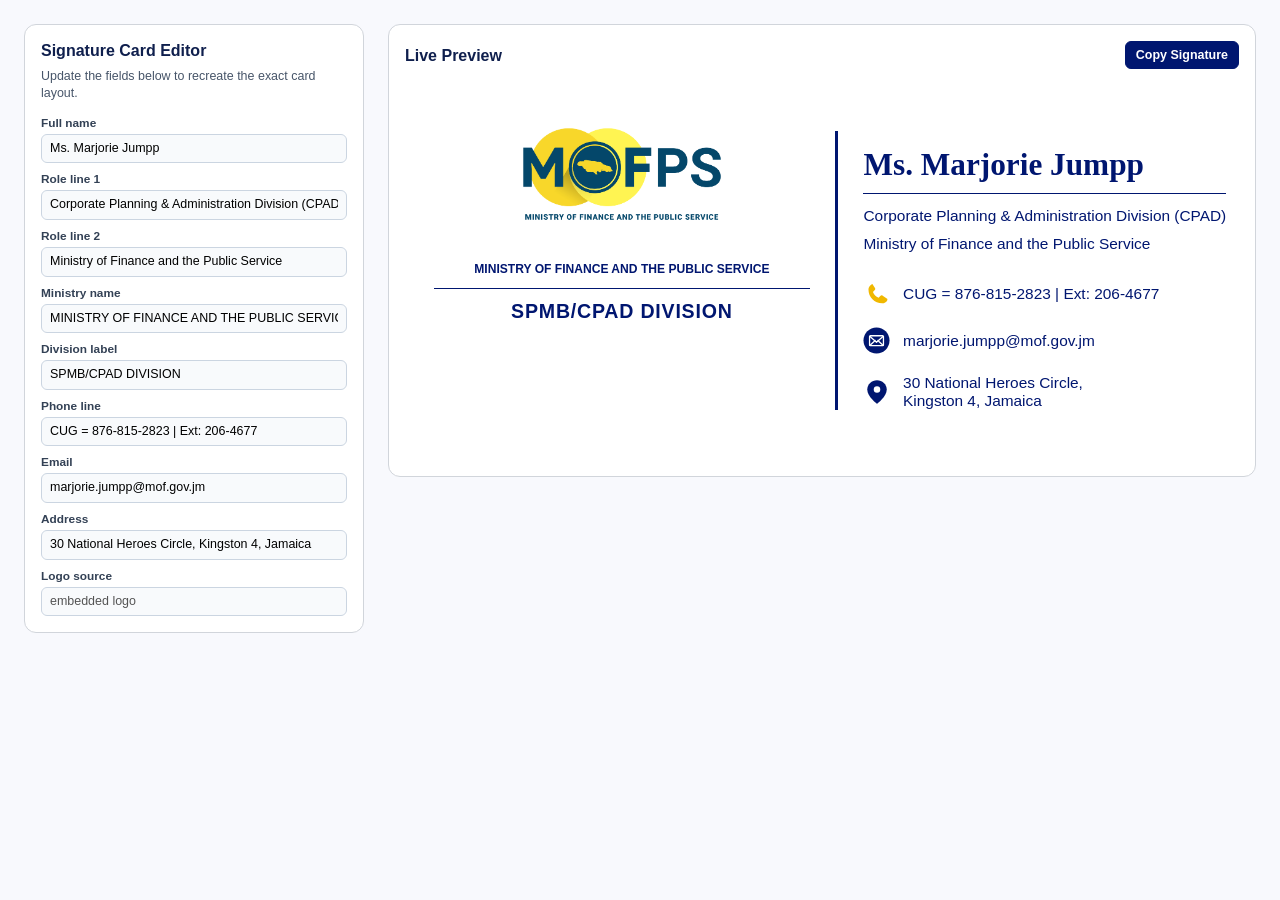
==== index.html @ a19fb2e2 "Rename signature-template.html to index.html" ====
<!DOCTYPE html>
<html lang="en">
<head>
  <meta charset="UTF-8" />
  <meta name="viewport" content="width=device-width, initial-scale=1.0" />
  <title>Editable Signature Template</title>
  <link rel="stylesheet" href="signature-template.css" />
</head>
<body>
  <main class="page">
    <section class="editor-panel">
      <h1>Signature Card Editor</h1>
      <p>Update the fields below to recreate the exact card layout.</p>
      <form id="signatureForm">
        <label>
          Full name
          <input type="text" name="name" value="Ms. Marjorie Jumpp" />
        </label>
        <label>
          Role line 1
          <input type="text" name="position" value="Corporate Planning &amp; Administration Division (CPAD)" />
        </label>
        <label>
          Role line 2
          <input type="text" name="organization" value="Ministry of Finance and the Public Service" />
        </label>
        <label>
          Ministry name
          <input type="text" name="ministry" value="MINISTRY OF FINANCE AND THE PUBLIC SERVICE" />
        </label>
        <label>
          Division label
          <input type="text" name="division" value="SPMB/CPAD DIVISION" />
        </label>
        <label>
          Phone line
          <input type="text" name="phone" value="CUG = 876-815-2823 | Ext: 206-4677" />
        </label>
        <label>
          Email
          <input type="email" name="email" value="marjorie.jumpp@mof.gov.jm" />
        </label>
        <label>
          Address
          <input type="text" name="address" value="30 National Heroes Circle, Kingston 4, Jamaica" />
        </label>
        <label>
          Logo source
          <input type="text" name="logoPath" value="embedded logo" disabled />
        </label>
      </form>
    </section>

    <section class="preview-panel">
      <div class="preview-header">
        <h2>Live Preview</h2>
        <button class="copy-button" id="copySignatureButton" type="button">Copy Signature</button>
      </div>
      <article class="signature-card">
        <div class="card-inner">
          <div class="card-left">
            <div class="logo-mark">
              <div class="logo-image">
                <img id="logoImg" src="" alt="MOFPS logo" />
              </div>
            </div>
            <p class="ministry" id="ministryText">MINISTRY OF FINANCE AND THE PUBLIC SERVICE</p>
            <div class="section-divider"></div>
            <p class="division" id="divisionText">SPMB/CPAD DIVISION</p>
          </div>

          <div class="vertical-rule"></div>

          <div class="card-right">
            <p class="name" id="nameText">Ms. Marjorie Jumpp</p>
            <div class="title-block">
              <p class="position" id="positionText">Corporate Planning &amp; Administration Division (CPAD)</p>
              <p class="organization" id="organizationText">Ministry of Finance and the Public Service</p>
            </div>
            <div class="contact-list">
              <div class="contact-row">
                <span class="icon icon-phone" aria-hidden="true"></span>
                <span id="phoneText">CUG = 876-815-2823 | Ext: 206-4677</span>
              </div>
              <div class="contact-row">
                <span class="icon icon-email" aria-hidden="true"></span>
                <span id="emailText">marjorie.jumpp@mof.gov.jm</span>
              </div>
              <div class="contact-row">
                <span class="icon icon-location" aria-hidden="true"></span>
                <span id="addressText">30 National Heroes Circle,<br />Kingston 4, Jamaica</span>
              </div>
            </div>
          </div>
        </div>
      </article>
    </section>
  </main>

  <script src="signature-logo-data.js"></script>
  <script src="signature-template.js"></script>
</body>
</html>
---- signature-template.css ----
:root {
  color-scheme: light;
  font-family: 'Segoe UI', Tahoma, Geneva, Verdana, sans-serif;
  background: #f8f9fd;
  color: #0f1f4d;
}

* {
  box-sizing: border-box;
}

body {
  margin: 0;
  min-height: 100vh;
}

.page {
  display: grid;
  grid-template-columns: minmax(260px, 340px) minmax(0, 1fr);
  align-items: start;
  gap: 24px;
  padding: 24px;
  max-width: 1600px;
  margin: 0 auto;
}

.editor-panel,
.preview-panel {
  background: #ffffff;
  border: 1px solid #d1d5db;
  border-radius: 12px;
  padding: 16px;
}

.editor-panel {
  position: sticky;
  top: 16px;
  max-height: calc(100vh - 32px);
  overflow-y: auto;
}

h1,
h2 {
  margin: 0 0 8px;
  font-size: 1rem;
  line-height: 1.2;
}

.editor-panel p {
  margin: 0 0 14px;
  font-size: 0.78rem;
  line-height: 1.35;
  color: #475569;
}

form {
  display: grid;
  gap: 9px;
}

label {
  display: grid;
  gap: 4px;
  font-size: 0.74rem;
  font-weight: 600;
  color: #334155;
}

input {
  width: 100%;
  padding: 6px 8px;
  border: 1px solid #cbd5e1;
  border-radius: 6px;
  font: 0.78rem/1.25 'Segoe UI', Tahoma, Geneva, Verdana, sans-serif;
  background: #f8fafc;
}

.preview-panel {
  min-width: 0;
  overflow: visible;
  overflow-y: visible;
}

.preview-header {
  display: flex;
  align-items: center;
  justify-content: space-between;
  gap: 12px;
  margin-bottom: 12px;
}

.preview-header h2 {
  margin: 0;
}

.copy-button {
  border: 1px solid #001670;
  border-radius: 6px;
  padding: 7px 10px;
  background: #001670;
  color: #ffffff;
  font: 700 0.78rem/1 'Segoe UI', Tahoma, Geneva, Verdana, sans-serif;
  cursor: pointer;
}

.copy-button:hover {
  background: #0b258a;
}

.signature-card {
  position: relative;
  width: 100%;
  max-width: 1862px;
  min-width: 0;
  aspect-ratio: 1862 / 845;
  background: #ffffff;
  border-radius: 0;
  box-shadow: none;
  overflow: hidden;
  container-type: inline-size;
}

.signature-card::before {
  content: none;
}

.card-inner {
  height: 100%;
  display: grid;
  grid-template-columns: minmax(0, 48.4%) 0.45% minmax(0, 1fr);
  column-gap: 3.25%;
  align-items: stretch;
  padding: 6% 3.5% 7.5%;
}

.card-left {
  min-width: 0;
  display: grid;
  grid-template-rows: 43% auto 0.22cqw auto 1fr;
  align-items: start;
  row-gap: 1.45cqw;
}

.card-right {
  min-width: 0;
  display: grid;
  grid-template-rows: auto auto 1fr;
  align-content: start;
  padding-top: 2.15cqw;
}

.logo-mark {
  width: 92%;
  justify-self: center;
  align-self: end;
  overflow: hidden;
}

.logo-mark::before,
.logo-mark::after {
  content: none;
}

.logo-mark::before {
  width: 140px;
  height: 140px;
  background: #fbbf24;
  left: 8px;
  top: 18px;
}

.logo-mark::after {
  width: 150px;
  height: 150px;
  background: #fde047;
  left: 70px;
  top: 6px;
  opacity: 0.95;
}

.logo-image {
  width: 100%;
  display: block;
  overflow: hidden;
}

.logo-image img {
  width: 100%;
  height: auto;
  display: block;
  transform: none;
}

.logo-text {
  display: inline-flex;
  align-items: center;
  gap: 0.15em;
  position: relative;
  z-index: 1;
  color: #112c7f;
  font-weight: 900;
  font-size: 5rem;
  letter-spacing: -0.06em;
  line-height: 1;
}

.logo-letter {
  display: inline-flex;
  align-items: center;
  justify-content: center;
}

.logo-badge {
  width: 120px;
  height: 120px;
  border-radius: 999px;
  display: grid;
  place-items: center;
  background: #112c7f;
  border: 12px solid #fde047;
  margin: 0 0.1em;
}

.logo-badge svg {
  width: 68px;
  height: 68px;
}

.ministry,
.division,
.position,
.organization,
.name,
.contact-row span {
  margin: 0;
}

.ministry {
  align-self: end;
  font-size: 1.45cqw;
  line-height: 1.08;
  font-weight: 900;
  letter-spacing: 0;
  text-transform: uppercase;
  color: #001670;
  text-align: center;
  white-space: nowrap;
}

.section-divider {
  width: 100%;
  border-bottom: 0.22cqw solid #001670;
}

.division {
  font-size: 2.35cqw;
  line-height: 1;
  font-weight: 900;
  letter-spacing: 0.04em;
  text-transform: uppercase;
  color: #001670;
  text-align: center;
  white-space: nowrap;
}

.vertical-rule {
  width: 100%;
  height: 100%;
  background: #001670;
  border-radius: 0;
}

.name {
  font-family: Georgia, 'Times New Roman', Times, serif;
  font-size: 3.75cqw;
  line-height: 1;
  font-weight: 700;
  color: #001670;
  padding-bottom: 1.55cqw;
  margin: 0;
  border-bottom: 0.22cqw solid #001670;
  white-space: nowrap;
}

.name::after {
  content: none;
}

.title-block {
  display: grid;
  gap: 1.25cqw;
  margin-top: 1.55cqw;
}

.position,
.organization {
  color: #001670;
  font-size: 1.85cqw;
  line-height: 1.12;
  font-weight: 500;
  white-space: nowrap;
}

.contact-list {
  display: grid;
  gap: 2.45cqw;
  margin-top: 3.45cqw;
}

.contact-row {
  display: flex;
  align-items: center;
  gap: 1.6cqw;
  color: #001670;
  font-size: 1.85cqw;
  line-height: 1.16;
  font-weight: 500;
  min-width: 0;
}

.contact-row span {
  white-space: nowrap;
}

.icon {
  width: 3.15cqw;
  height: 3.15cqw;
  flex-shrink: 0;
  background-repeat: no-repeat;
  background-position: center;
  background-size: contain;
  margin-top: 0;
}

.icon-phone {
  background-image: url("data:image/svg+xml,%3Csvg xmlns='http://www.w3.org/2000/svg' viewBox='0 0 64 64'%3E%3Cpath fill='%23f0b800' d='M18 9c-4 2-7 7-7 12 0 19 15 34 34 34 5 0 10-3 12-7 1-2 1-4-1-5l-10-7c-2-1-4-1-6 1l-4 4c-7-3-11-7-14-14l4-4c2-2 2-4 1-6l-6-9c-1-1-2-1-3 1z'/%3E%3C/svg%3E");
}

.icon-email {
  background-image: url("data:image/svg+xml,%3Csvg xmlns='http://www.w3.org/2000/svg' viewBox='0 0 64 64'%3E%3Ccircle cx='32' cy='32' r='30' fill='%23001670'/%3E%3Crect x='16' y='21' width='32' height='23' rx='2' fill='none' stroke='white' stroke-width='3'/%3E%3Cpath d='M17 23l15 13 15-13M17 43l12-11M47 43L35 32' fill='none' stroke='white' stroke-width='3' stroke-linecap='round' stroke-linejoin='round'/%3E%3C/svg%3E");
}

.icon-location {
  background-image: url("data:image/svg+xml,%3Csvg xmlns='http://www.w3.org/2000/svg' viewBox='0 0 64 64'%3E%3Cpath fill='%23001670' d='M32 3c-13 0-24 10-24 23 0 18 24 35 24 35s24-17 24-35C56 13 45 3 32 3z'/%3E%3Ccircle cx='32' cy='26' r='8' fill='white'/%3E%3C/svg%3E");
}

@media (max-width: 960px) {
  .page {
    grid-template-columns: 1fr;
  }

  .editor-panel {
    position: static;
    max-height: none;
  }

  .preview-panel {
    overflow: visible;
  }
}

@media (max-width: 640px) {
  .page {
    padding: 16px;
  }

  .logo-text {
    font-size: 4rem;
  }
}
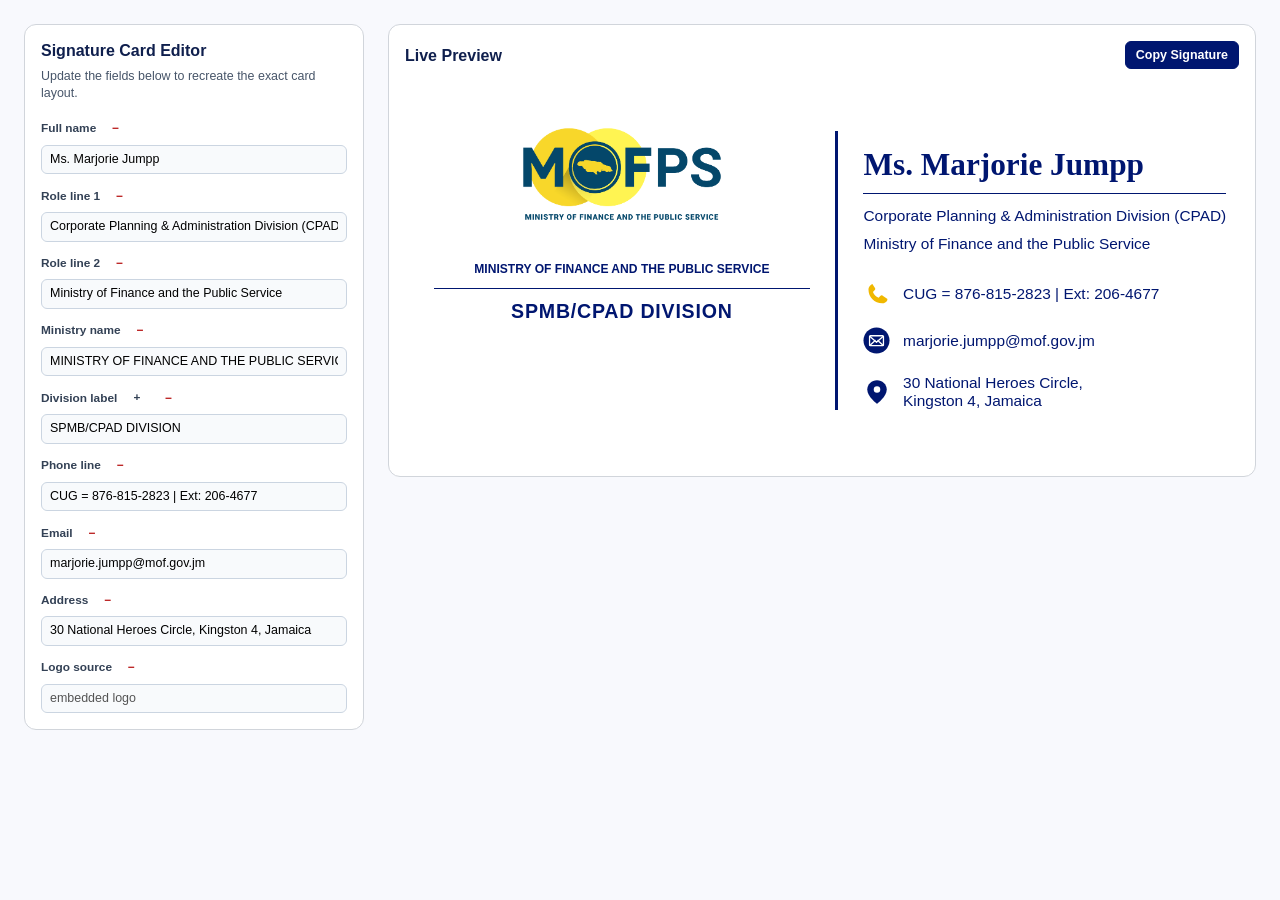
==== commit 19c6e0dd: "Add files via upload" ====
--- a/index.html
+++ b/index.html
@@ -13,39 +13,75 @@
       <p>Update the fields below to recreate the exact card layout.</p>
       <form id="signatureForm">
         <label>
-          Full name
+          <div class="label-action-row">
+            <span>Full name</span>
+            <button type="button" class="remove-field-button" aria-label="Remove field">−</button>
+          </div>
           <input type="text" name="name" value="Ms. Marjorie Jumpp" />
         </label>
+
         <label>
-          Role line 1
+          <div class="label-action-row">
+            <span>Role line 1</span>
+            <button type="button" class="remove-field-button" aria-label="Remove field">−</button>
+          </div>
           <input type="text" name="position" value="Corporate Planning &amp; Administration Division (CPAD)" />
         </label>
+
         <label>
-          Role line 2
+          <div class="label-action-row">
+            <span>Role line 2</span>
+            <button type="button" class="remove-field-button" aria-label="Remove field">−</button>
+          </div>
           <input type="text" name="organization" value="Ministry of Finance and the Public Service" />
         </label>
+
         <label>
-          Ministry name
+          <div class="label-action-row">
+            <span>Ministry name</span>
+            <button type="button" class="remove-field-button" aria-label="Remove field">−</button>
+          </div>
           <input type="text" name="ministry" value="MINISTRY OF FINANCE AND THE PUBLIC SERVICE" />
         </label>
-        <label>
-          Division label
+
+        <label class="division-input-row">
+          <div class="label-action-row">
+            <span>Division label</span>
+            <button type="button" class="duplicate-row-button" aria-label="Duplicate division row">+</button>
+            <button type="button" class="remove-row-button" aria-label="Remove division row">−</button>
+          </div>
           <input type="text" name="division" value="SPMB/CPAD DIVISION" />
         </label>
+
         <label>
-          Phone line
+          <div class="label-action-row">
+            <span>Phone line</span>
+            <button type="button" class="remove-field-button" aria-label="Remove field">−</button>
+          </div>
           <input type="text" name="phone" value="CUG = 876-815-2823 | Ext: 206-4677" />
         </label>
+
         <label>
-          Email
+          <div class="label-action-row">
+            <span>Email</span>
+            <button type="button" class="remove-field-button" aria-label="Remove field">−</button>
+          </div>
           <input type="email" name="email" value="marjorie.jumpp@mof.gov.jm" />
         </label>
+
         <label>
-          Address
+          <div class="label-action-row">
+            <span>Address</span>
+            <button type="button" class="remove-field-button" aria-label="Remove field">−</button>
+          </div>
           <input type="text" name="address" value="30 National Heroes Circle, Kingston 4, Jamaica" />
         </label>
+
         <label>
-          Logo source
+          <div class="label-action-row">
+            <span>Logo source</span>
+            <button type="button" class="remove-field-button" aria-label="Remove field">−</button>
+          </div>
           <input type="text" name="logoPath" value="embedded logo" disabled />
         </label>
       </form>
--- a/signature-template.css
+++ b/signature-template.css
@@ -1,19 +1,19 @@
-:root {
-  color-scheme: light;
-  font-family: 'Segoe UI', Tahoma, Geneva, Verdana, sans-serif;
-  background: #f8f9fd;
-  color: #0f1f4d;
-}
-
-* {
-  box-sizing: border-box;
-}
-
-body {
-  margin: 0;
-  min-height: 100vh;
-}
-
+:root {
+  color-scheme: light;
+  font-family: 'Segoe UI', Tahoma, Geneva, Verdana, sans-serif;
+  background: #f8f9fd;
+  color: #0f1f4d;
+}
+
+* {
+  box-sizing: border-box;
+}
+
+body {
+  margin: 0;
+  min-height: 100vh;
+}
+
 .page {
   display: grid;
   grid-template-columns: minmax(260px, 340px) minmax(0, 1fr);
@@ -23,7 +23,7 @@
   max-width: 1600px;
   margin: 0 auto;
 }
-
+
 .editor-panel,
 .preview-panel {
   background: #ffffff;
@@ -66,9 +66,64 @@
   color: #334155;
 }
 
+.label-action-row {
+  display: inline-flex;
+  align-items: center;
+  gap: 0.45rem;
+  font: inherit;
+  color: inherit;
+}
+
+.duplicate-row-button {
+  border: none;
+  background: transparent;
+  color: inherit;
+  font: inherit;
+  font-weight: 700;
+  width: 1.55rem;
+  height: 1.55rem;
+  line-height: 1;
+  display: inline-flex;
+  align-items: center;
+  justify-content: center;
+  border-radius: 0.35rem;
+  cursor: pointer;
+  padding: 0;
+}
+
+.duplicate-row-button:hover,
+.duplicate-row-button:focus-visible {
+  background: rgba(0, 22, 112, 0.08);
+}
+
+.remove-field-button,
+.remove-row-button {
+  border: none;
+  background: transparent;
+  color: #b91c1c;
+  font: inherit;
+  font-weight: 700;
+  width: 1.55rem;
+  height: 1.55rem;
+  display: inline-flex;
+  align-items: center;
+  justify-content: center;
+  border-radius: 0.35rem;
+  cursor: pointer;
+  padding: 0;
+}
+
+.remove-field-button:hover,
+.remove-row-button:hover,
+.remove-field-button:focus-visible,
+.remove-row-button:focus-visible {
+  background: rgba(185, 28, 28, 0.08);
+}
+
 input {
   width: 100%;
   padding: 6px 8px;
+  border: 1px solid #cbd5e1;
   border: 1px solid #cbd5e1;
   border-radius: 6px;
   font: 0.78rem/1.25 'Segoe UI', Tahoma, Geneva, Verdana, sans-serif;
@@ -162,22 +217,22 @@
 }
 
 .logo-mark::before {
-  width: 140px;
-  height: 140px;
-  background: #fbbf24;
-  left: 8px;
-  top: 18px;
-}
-
-.logo-mark::after {
-  width: 150px;
-  height: 150px;
-  background: #fde047;
-  left: 70px;
-  top: 6px;
-  opacity: 0.95;
-}
-
+  width: 140px;
+  height: 140px;
+  background: #fbbf24;
+  left: 8px;
+  top: 18px;
+}
+
+.logo-mark::after {
+  width: 150px;
+  height: 150px;
+  background: #fde047;
+  left: 70px;
+  top: 6px;
+  opacity: 0.95;
+}
+
 .logo-image {
   width: 100%;
   display: block;
@@ -190,51 +245,51 @@
   display: block;
   transform: none;
 }
-
-.logo-text {
-  display: inline-flex;
-  align-items: center;
-  gap: 0.15em;
-  position: relative;
-  z-index: 1;
-  color: #112c7f;
-  font-weight: 900;
-  font-size: 5rem;
-  letter-spacing: -0.06em;
-  line-height: 1;
-}
-
-.logo-letter {
-  display: inline-flex;
-  align-items: center;
-  justify-content: center;
-}
-
-.logo-badge {
-  width: 120px;
-  height: 120px;
-  border-radius: 999px;
-  display: grid;
-  place-items: center;
-  background: #112c7f;
-  border: 12px solid #fde047;
-  margin: 0 0.1em;
-}
-
-.logo-badge svg {
-  width: 68px;
-  height: 68px;
-}
-
-.ministry,
-.division,
-.position,
-.organization,
-.name,
-.contact-row span {
-  margin: 0;
-}
-
+
+.logo-text {
+  display: inline-flex;
+  align-items: center;
+  gap: 0.15em;
+  position: relative;
+  z-index: 1;
+  color: #112c7f;
+  font-weight: 900;
+  font-size: 5rem;
+  letter-spacing: -0.06em;
+  line-height: 1;
+}
+
+.logo-letter {
+  display: inline-flex;
+  align-items: center;
+  justify-content: center;
+}
+
+.logo-badge {
+  width: 120px;
+  height: 120px;
+  border-radius: 999px;
+  display: grid;
+  place-items: center;
+  background: #112c7f;
+  border: 12px solid #fde047;
+  margin: 0 0.1em;
+}
+
+.logo-badge svg {
+  width: 68px;
+  height: 68px;
+}
+
+.ministry,
+.division,
+.position,
+.organization,
+.name,
+.contact-row span {
+  margin: 0;
+}
+
 .ministry {
   align-self: end;
   font-size: 1.45cqw;
@@ -360,11 +415,11 @@
 }
 
 @media (max-width: 640px) {
-  .page {
-    padding: 16px;
-  }
+  .page {
+    padding: 16px;
+  }
 
   .logo-text {
     font-size: 4rem;
   }
-}
+}
